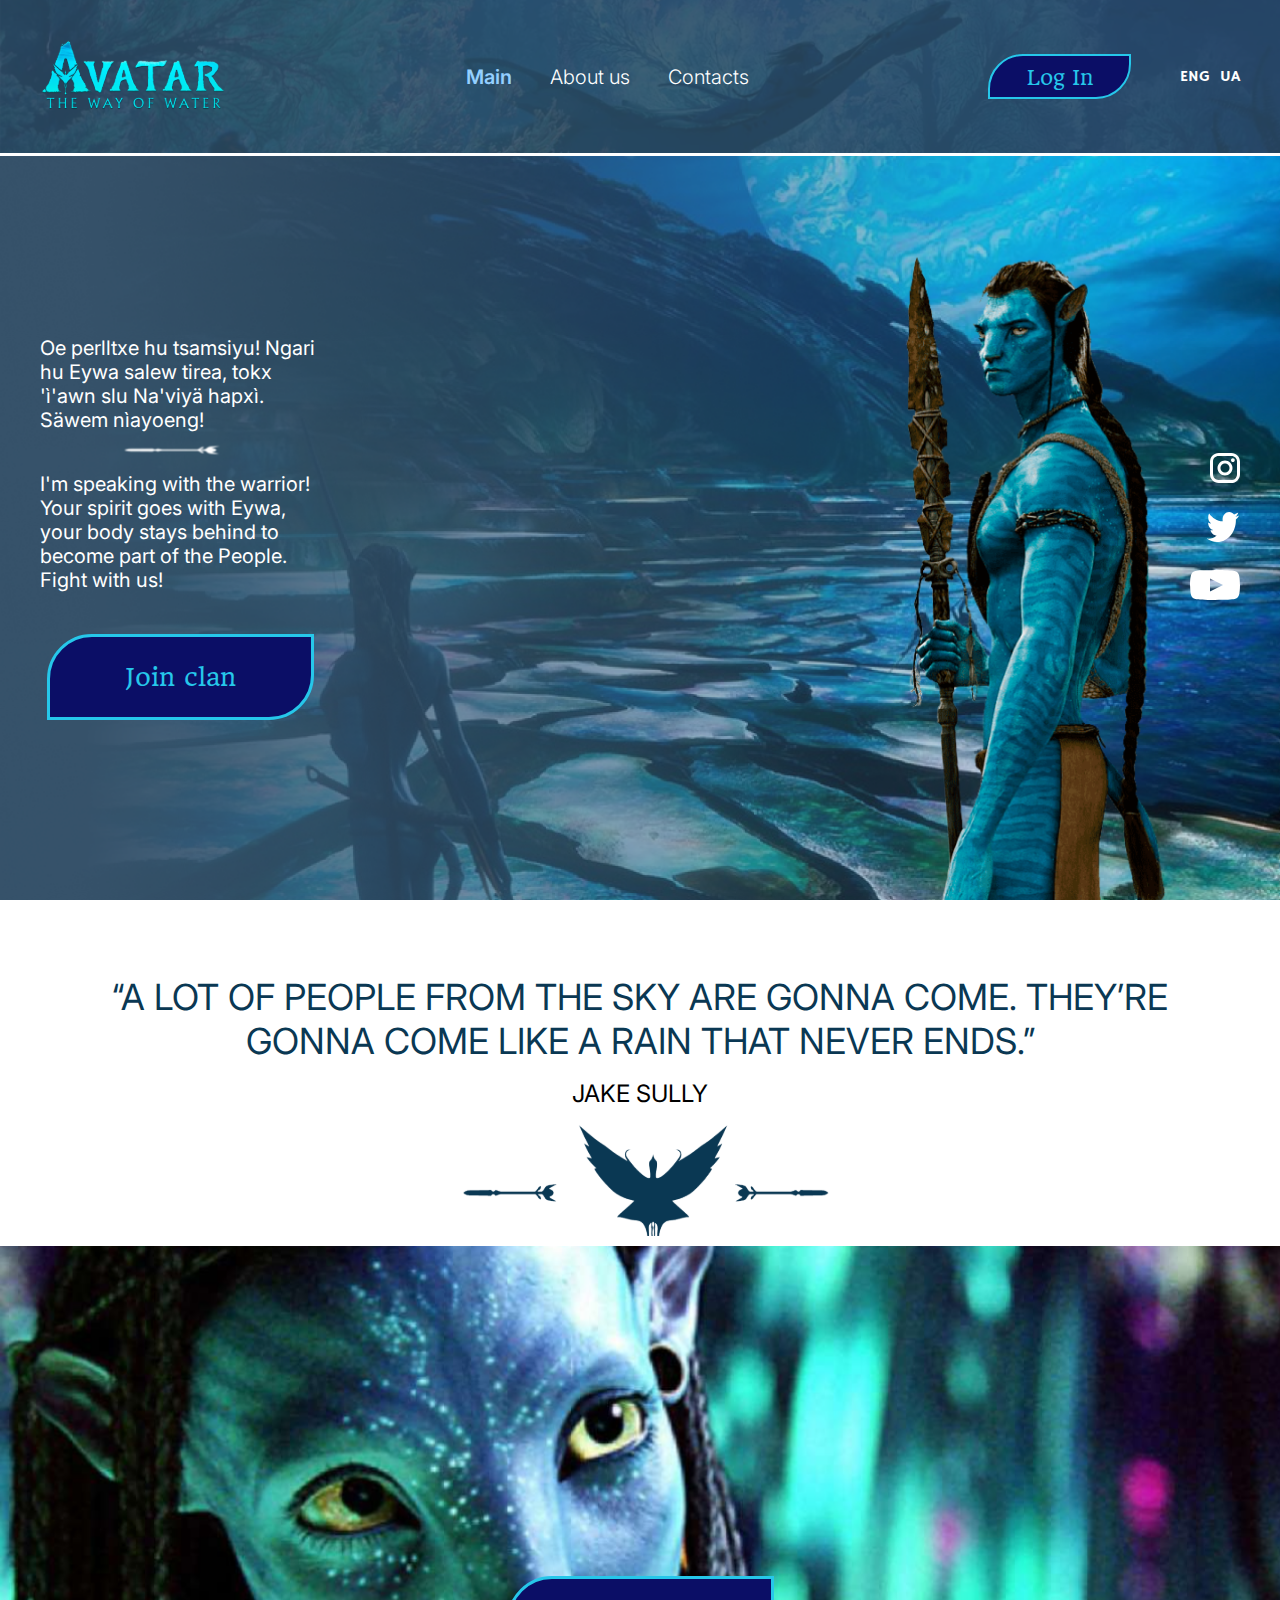
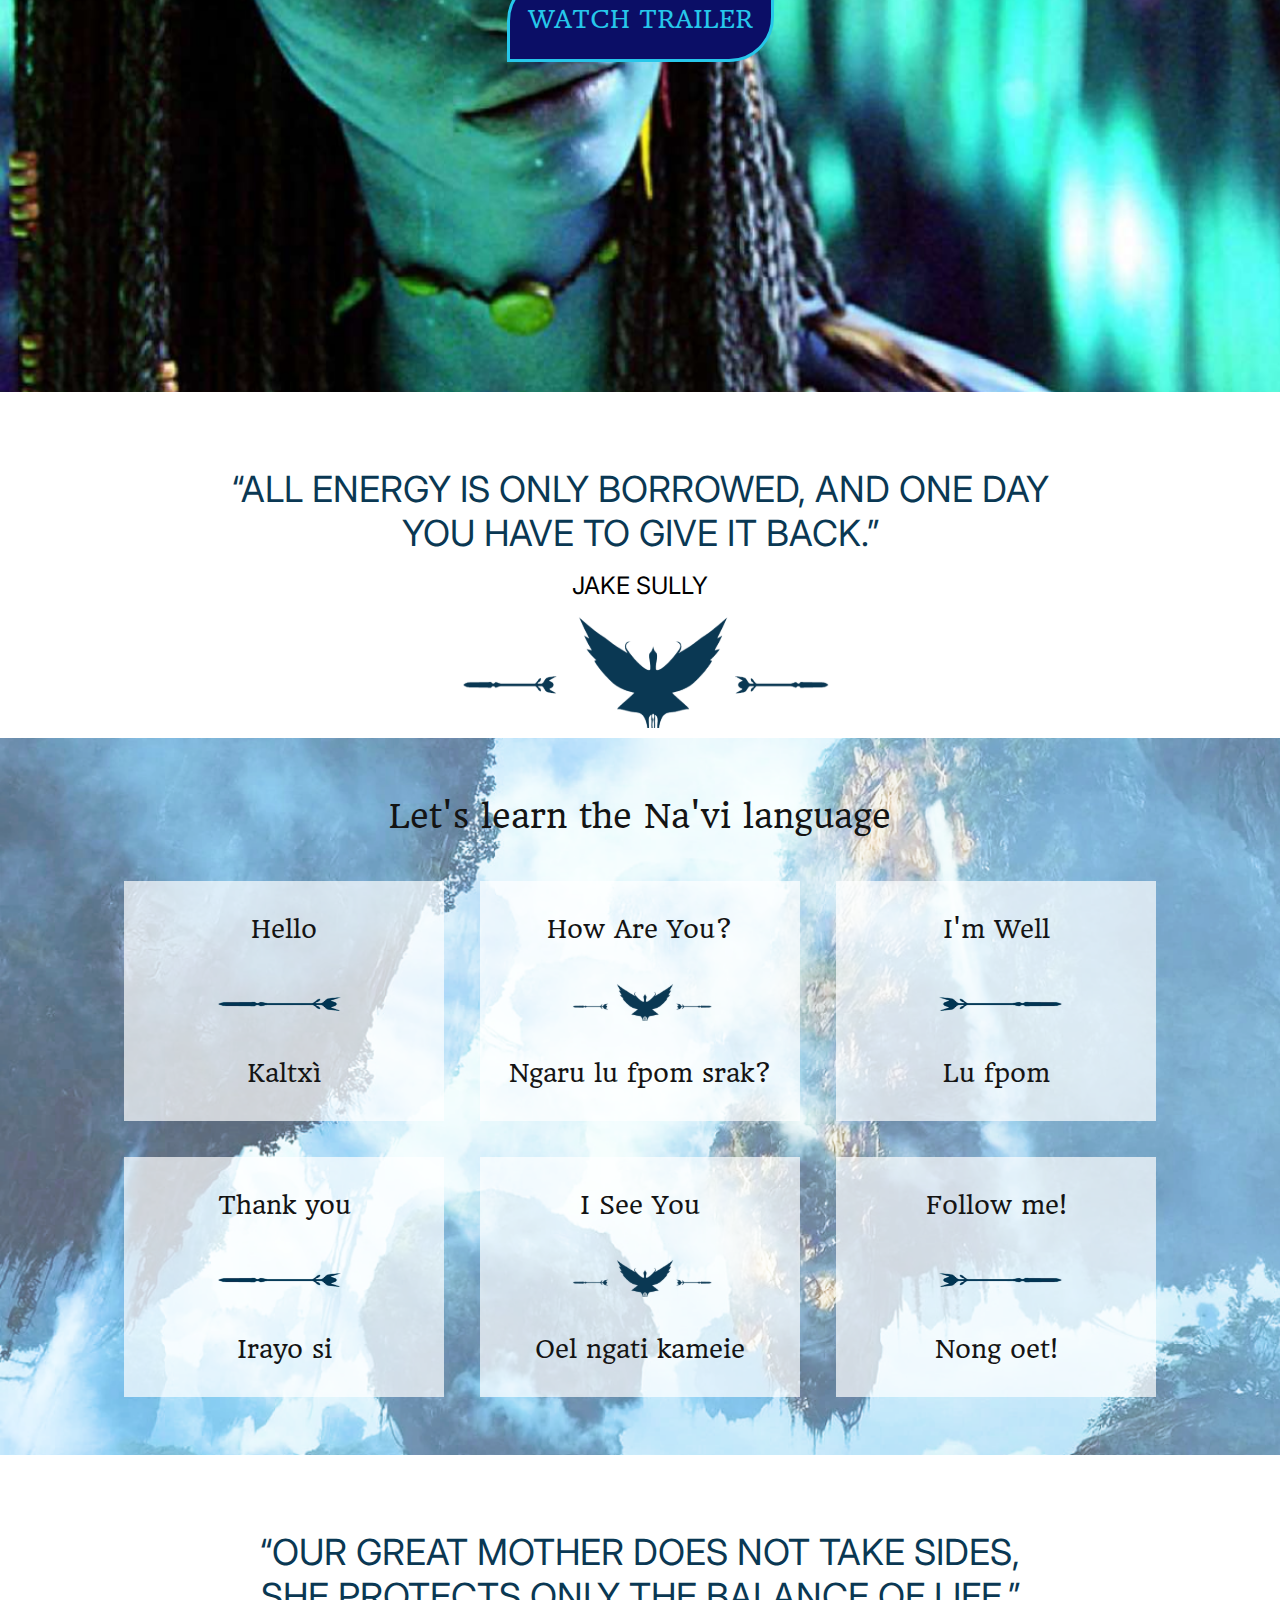
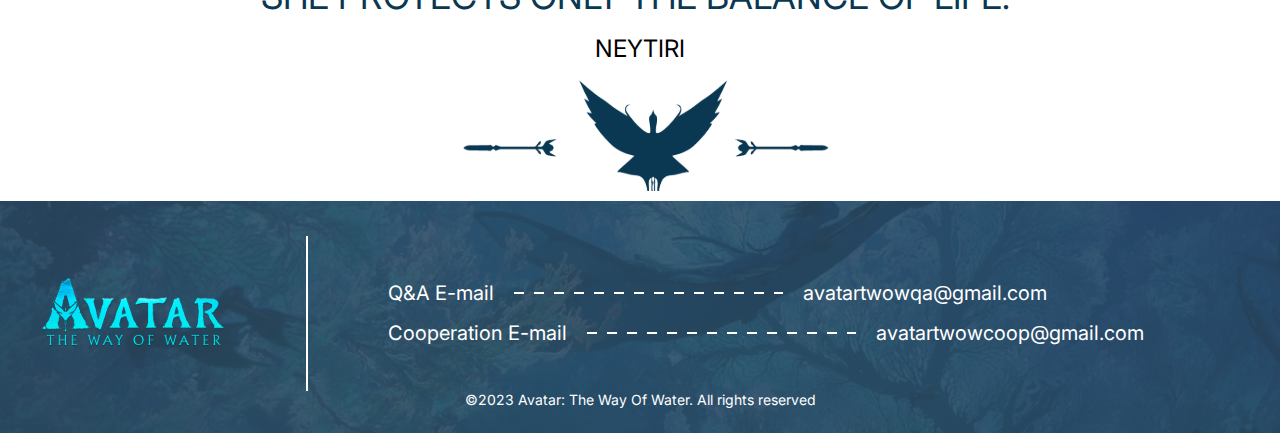
==== index.html @ 83942d6d "avatar project" ====
<!DOCTYPE html>
<html lang="en">
  <head>
    <meta charset="UTF-8" />
    <meta name="viewport" content="width=device-width, initial-scale=1.0" />

    <link rel="preconnect" href="https://fonts.googleapis.com" />
    <link rel="preconnect" href="https://fonts.gstatic.com" crossorigin />
    <link
      href="https://fonts.googleapis.com/css2?family=Hammersmith+One&family=Headland+One&family=Inter:wght@100..900&display=swap"
      rel="stylesheet"
    />

    <!-- <link rel="icon" href=""> -->

    <link rel="stylesheet" href="./reset.css" />
    <link rel="stylesheet" href="./avatar.css" />

    <title>Avatar</title>
  </head>
  <body>
    <header>
      <section class="nav-bg">
        <div class="nav-bg__bg"></div>
        <div class="container nav__content">
          <div class="logo">
            <a href="#">
              <img src="./images/logo.svg" alt="logo" />
            </a>
          </div>
          <nav class="nav">
            <ul class="navbar">
              <li>
                <a class="navbar__link navbar__link--active" href="#">Main</a>
              </li>
              <li>
                <a class="navbar__link" href="#">About us</a>
              </li>
              <li>
                <a class="navbar__link" href="#">Contacts</a>
              </li>
            </ul>
          </nav>

          <div class="nav__wrapper">
            <a class="log-in-link" href="#">Log In</a>
            <!-- language-toggle -->
            <div class="language-toggle">
              <a class="language-toggle__link" href="./index.html">ENG</a>
              <!-- <label class="switch">
                <input type="checkbox" />
                <span class="slider round"></span>
              </label> -->
              <a class="language-toggle__link" href="./uk-language/uk.html">UA</a>
            </div>
            <!-- language-toggle -->
          </div>
        </div>
      </section>
      <section class="header--bg">
        <div class="container header__content">
            <div class="header__descr">
              <h3 class="header__titles">
                Oe perlltxe hu tsamsiyu! Ngari hu Eywa salew tirea, tokx 'ì'awn
                slu Na'viyä hapxì. Säwem nìayoeng!
              </h3>
              <img src="./images/arrow.svg" alt="arrow" />
              <h3 class="header__titles">
                I'm speaking with the warrior! Your spirit goes with Eywa, your
                body stays behind to become part of the People. Fight with us!
              </h3>
              <button class="btn header__btn">
                <span class="btn__txt"> Join clan </span>
              </button>
            </div>
            <div class="soc-media">
              <a class="soc-media__link" href="#">
                <img src="./images/instagram.svg" alt="instagram" />
              </a>
              <a class="soc-media__link" href="#">
                <img src="./images/twitter.svg" alt="twitter" />
              </a>
              <a class="soc-media__link" href="#">
                <img src="./images/youtube.svg" alt="youtube" />
              </a>
            </div>
        </div>
      </section>
    </header>
    <main>
      <section class="quote-section">
        <div class="container quote-section__content">
            <h2 class="quote-section__title quote-section__first-title">
              “A LOT OF PEOPLE FROM THE SKY ARE GONNA COME. THEY’RE GONNA COME
              LIKE A RAIN THAT NEVER ENDS.”
            </h2>
            <h5 class="quote-section__autor">JAKE SULLY</h5>
            <img src="./images/logo-2.svg" alt="logo" />
        </div>
      </section>
      <section class="trailer-section">
        <div class="container">
          <div class="trailer-section__content">
            <button class="btn trailer-section__btn">
              <span class="btn__txt">WATCH TRAILER</span>
            </button>
          </div>
        </div>
      </section>
      <section class="quote-section">
        <div class="container">
          <div class="quote-section__content">
            <h2 class="quote-section__title quote-section__second-title">
              “ALL ENERGY IS ONLY BORROWED, AND ONE DAY YOU HAVE TO GIVE IT
              BACK.”
            </h2>
            <h5 class="quote-section__autor">JAKE SULLY</h5>
            <img src="./images/logo-2.svg" alt="logo" />
          </div>
        </div>
      </section>
      <section class="language-section">
        <div class="container">
          <div class="language-section__content">
            <h2 class="language-section__title">
              Let's learn the Na'vi language
            </h2>
            <div class="language-section__cards">
              <div class="language-section__card">
                <h3 class="language-section__phrase">Hello</h3>
                <img src="./images/arrow-left.svg" alt="arrow" />
                <h3 class="language-section__phrase">Kaltxì</h3>
              </div>
              <div class="language-section__card">
                <h3 class="language-section__phrase">How Are You?</h3>
                <img src="./images/animal.svg" alt="mountain banshee" />
                <h3 class="language-section__phrase">Ngaru lu fpom srak?</h3>
              </div>
              <div class="language-section__card">
                <h3 class="language-section__phrase">I'm Well</h3>
                <img src="./images/arrow-right.svg" alt="arrow" />
                <h3 class="language-section__phrase">Lu fpom</h3>
              </div>
              <div class="language-section__card">
                <h3 class="language-section__phrase">Thank you</h3>
                <img src="./images/arrow-left.svg" alt="arrow" />
                <h3 class="language-section__phrase">Irayo si</h3>
              </div>
              <div class="language-section__card">
                <h3 class="language-section__phrase">I See You</h3>
                <img src="./images/animal.svg" alt="mountain banshee" />
                <h3 class="language-section__phrase">Oel ngati kameie</h3>
              </div>
              <div class="language-section__card">
                <h3 class="language-section__phrase">Follow me!</h3>
                <img src="./images/arrow-right.svg" alt="arrow" />
                <h3 class="language-section__phrase">Nong oet!</h3>
              </div>
            </div>
          </div>
        </div>
      </section>
      <section class="quote-section">
        <div class="container">
          <div class="quote-section__content">
            <h2 class="quote-section__title quote-section__third-title">
              “OUR GREAT MOTHER DOES NOT TAKE SIDES, SHE PROTECTS ONLY THE
              BALANCE OF LIFE.”
            </h2>
            <h5 class="quote-section__autor">NEYTIRI</h5>
            <img src="./images/logo-2.svg" alt="logo" />
          </div>
        </div>
      </section>
    </main>
    <footer class="footer">
      <div class="footer-bg"></div>
      <div class="container">
        <div class="footer__content">
          <div class="logo footer__logo">
            <a href="#">
              <img src="./images/logo.svg" alt="logo" />
            </a>
          </div>
          <address class="address">
            <div class="address__content">
              <h4 class="address__txt">Q&A E-mail</h4>
              <svg
                xmlns="http://www.w3.org/2000/svg"
                width="269"
                height="2"
                viewBox="0 0 269 2"
                fill="none">
                <path
                  d="M0 1L269 0.999976"
                  stroke="white"
                  stroke-width="2"
                  stroke-dasharray="10 10"/>
              </svg>
              <a class="address__link" href="avatartwowqa@gmail.com"
                >avatartwowqa@gmail.com</a>
            </div>
            <div class="address__content">
              <h4 class="address__txt">Cooperation E-mail</h4>
              <svg
                xmlns="http://www.w3.org/2000/svg"
                width="269"
                height="2"
                viewBox="0 0 269 2"
                fill="none"><path
                  d="M0 1L269 0.999976"
                  stroke="white"
                  stroke-width="2"
                  stroke-dasharray="10 10"/>
              </svg>
              <a class="address__link" href="avatartwowcoop@gmail.com">avatartwowcoop@gmail.com</a>
            </div>
          </address>
        </div>
        <h4 class="footer__authors-rights">
          ©2023 Avatar: The Way Of Water. All rights reserved
        </h4>
      </div>
    </footer>
  </body>
</html>
---- avatar.css ----
/* technical */
.container {
  width: 1200px;
  margin: 0 auto;
}
:root {
  --main-font: "Inter", sans-serif;
  --accent-font: "Headland One", serif;
}
a {
  text-decoration: none;
}
html {
  scroll-behavior: smooth;
  /* scroll-behavior: smooth; */
}
/* technical */

/* header */
/* nav */

.nav-bg {
  border-bottom: 3px solid rgb(255, 255, 255);

  position: relative;
}
.nav-bg__bg {
  background: rgba(43, 74, 97, 0.87);

  position: absolute;
  z-index: -1;
  width: 100%;
  height: 100%;
  top: 0;
  left: 0;
}
.nav-bg::before {
  content: "";

  background: url(../images/nav-bg.png);
  background-size: cover;
  background-repeat: no-repeat;

  position: absolute;
  z-index: -2;
  width: 100%;
  height: 100%;
  top: 0;
  left: 0;
}
.nav__content {
  display: flex;
  align-items: center;
  justify-content: space-between;

  padding: 39px 0;
}
/* .logo {
} */
.navbar {
  display: flex;
  gap: 38px;
}
.navbar__link {
  color: rgb(255, 255, 255);
  font-family: var(--main-font);
  font-size: 20px;
  font-weight: 300;
  line-height: 24px;
  letter-spacing: 0%;
  text-align: center;
}
.navbar__link--active {
  color: rgb(148, 207, 255);
  font-family: var(--main-font);
  font-size: 20px;
  font-weight: 600;
  line-height: 24px;
  letter-spacing: 0%;
  text-align: center;
}
.log-in-link {
  color: rgb(38, 198, 234);
  font-family: var(--accent-font);
  font-size: 20px;
  font-weight: 400;
  line-height: 25px;
  letter-spacing: 0%;
  text-align: justify;

  padding: 9px 36px 7.69px 37px;

  box-sizing: border-box;
  border: 2px solid rgb(38, 199, 234);
  border-radius: 35px 0px 35px 0px;

  background: rgb(11, 14, 102);
}
.nav__wrapper {
  display: flex;
  align-items: center;

  gap: 49px;
}
/* nav */
/* language-toggle */

.language-toggle__link {
  color: rgb(255, 255, 255);
  font-family: Hammersmith One;
  font-size: 16px;
  font-weight: 400;
  line-height: 20px;
  letter-spacing: 0%;
  text-align: center;
}

.language-toggle {
  display: flex;
  gap: 10px;
}

/* .switch {
  position: relative;
  display: inline-block;
  width: 36px;
  height: 20px;
}

.switch input {
  opacity: 0;
  width: 0;
  height: 0;
}

.slider {
  position: absolute;
  cursor: pointer;
  top: 0;
  left: 0;
  right: 0;
  bottom: 0;
  background-color: transparent;
  -webkit-transition: 0.4s;
  transition: 0.4s;
}

.slider:before {
  position: absolute;
  content: "";
  width: 12px;
  height: 12px;
  left: 4px;
  bottom: 3px;
  background-color: white;
  -webkit-transition: 0.4s;
  transition: 0.4s;
}

input:checked + .slider:before {
  -webkit-transform: translateX(12px);
  -ms-transform: translateX(12px);
  transform: translateX(12px);
} */

/* Rounded sliders */
/* .slider.round {
  border-radius: 34px;
  border: 1px solid rgb(255, 255, 255);
}

.slider.round:before {
  border-radius: 50%;
} */
/* language-toggle */

.header--bg {
  background-image: url(../images/header-bg.png);
  background-size: cover;
  background-repeat: no-repeat;

  padding: 180px 0;
}

.header__content {
  display: flex;
  justify-content: space-between;
}
.header__descr {
  display: flex;
  flex-direction: column;
  align-items: center;
}
.header__titles {
  color: rgb(255, 255, 255);
  font-family: var(--main-font);
  font-size: 20px;
  font-weight: 400;
  line-height: 24px;
  letter-spacing: 0%;
  text-align: left;

  width: 280px;
}
.btn {
  box-sizing: border-box;
  border: 3px solid rgb(38, 199, 234);
  border-radius: 45px 0px 45px 0px;

  background: rgb(11, 14, 102);

  cursor: pointer;
}
.header__btn {
  padding: 25px 75px;
  margin-top: 42px;
}
.btn__txt {
  color: rgb(38, 199, 234);
  font-family: var(--accent-font);
  font-size: 24px;
  font-weight: 400;
  line-height: 30px;
  letter-spacing: 0%;
  text-align: center;
}
.soc-media {
  display: flex;
  flex-direction: column;
  justify-content: center;
  align-items: end;

  gap: 25.5px;
}

/* header */
/* main */
/* quote-section */
.quote-section__content {
  display: flex;
  flex-direction: column;
  align-items: center;

  padding: 75px 0 10px 0;
}
.quote-section__title {
  color: rgb(10, 56, 83);
  font-family: var(--main-font);
  font-size: 36px;
  font-weight: 400;
  line-height: 44px;
  letter-spacing: 0%;
  text-align: center;
}
.quote-section__first-title {
  width: 1100px;
}
.quote-section__second-title {
  width: 857px;
}
.quote-section__third-title {
  width: 802px;
}
.quote-section__autor {
  color: rgb(0, 0, 0);
  font-family: var(--main-font);
  font-size: 24px;
  font-weight: 400;
  line-height: 29px;
  letter-spacing: 0%;
  text-align: center;

  margin: 16px 0 8px 0;
}
/* quote-section */
/* trailer-section */
.trailer-section {
  background-image: url(../images/main-bg.png);
  background-size: cover;
  background-repeat: no-repeat;

  padding: 330px 0;
}
.trailer-section__content {
  display: flex;
  justify-content: center;
  align-items: center;
}
.trailer-section__btn {
  padding: 25px 18px;
}
/* trailer-section */
/* lanuage-section */
.language-section {
  background: url(../images/main-bg2.png);
  background-size: cover;
  background-repeat: no-repeat;

  padding: 58px 0;
}
.language-section__content {
  display: flex;
  flex-direction: column;
  align-items: center;

  gap: 45px;
}
.language-section__title {
  color: #141414;
  text-align: justify;
  font-family: var(--accent-font);
  font-size: 32px;
  font-style: normal;
  font-weight: 400;
  line-height: normal;
}
.language-section__cards {
  display: flex;
  flex-wrap: wrap;
  justify-content: center;

  gap: 36px;
}
.language-section__card {
  background: rgba(255, 255, 255, 0.7);

  display: flex;
  flex-direction: column;
  align-items: center;
  text-align: center;

  gap: 40px;
  padding: 36px 0;
  width: 320px;
}
.language-section__phrase {
  color: #141414;
  text-align: center;
  font-family: var(--accent-font);
  font-size: 24px;
  font-style: normal;
  font-weight: 400;
  line-height: 24px; /* 100% */
}
/* language-section */
/* main */
/* footer */
.footer {
  background: rgba(43, 74, 97, 0.87);

  padding: 35px 0 25px 0;

  position: relative;
}
.footer-bg {
  background: rgba(43, 74, 97, 0.87);

  position: absolute;
  z-index: -1;
  width: 100%;
  height: 100%;
  top: 0;
  left: 0;
}
.footer-bg::before {
  content: "";

  background: url(../images/footer-bg.png);
  background-size: cover;
  background-repeat: no-repeat;

  position: absolute;
  z-index: -2;
  width: 100%;
  height: 100%;
  top: 0;
  left: 0;
}
.footer__content {
  display: flex;
}
.footer__logo {
  padding: 40px 80px 40px 0;
  border-right: 1px solid #ffffff;
}
.address {
  padding: 45px 0 45px 80px;
  border-left: 1px solid #ffffff;

  display: flex;
  flex-direction: column;

  gap: 16px;
}
.address__content {
  display: flex;
  text-align: center;
  align-items: center;

  gap: 20px;
}
.address__txt {
  color: #fff;
  text-align: justify;
  font-family: var(--main-font);
  font-size: 20px;
  font-style: normal;
  font-weight: 400;
  line-height: normal;
}
.address__link {
  color: #fff;
  text-align: justify;
  font-family: var(--main-font);
  font-size: 20px;
  font-style: normal;
  font-weight: 400;
  line-height: normal;
}
.footer__authors-rights {
  color: #FFF;
text-align: center;
font-family: var(--main-font);
font-size: 14px;
font-style: normal;
font-weight: 400;
line-height: normal;
}
/* footer */
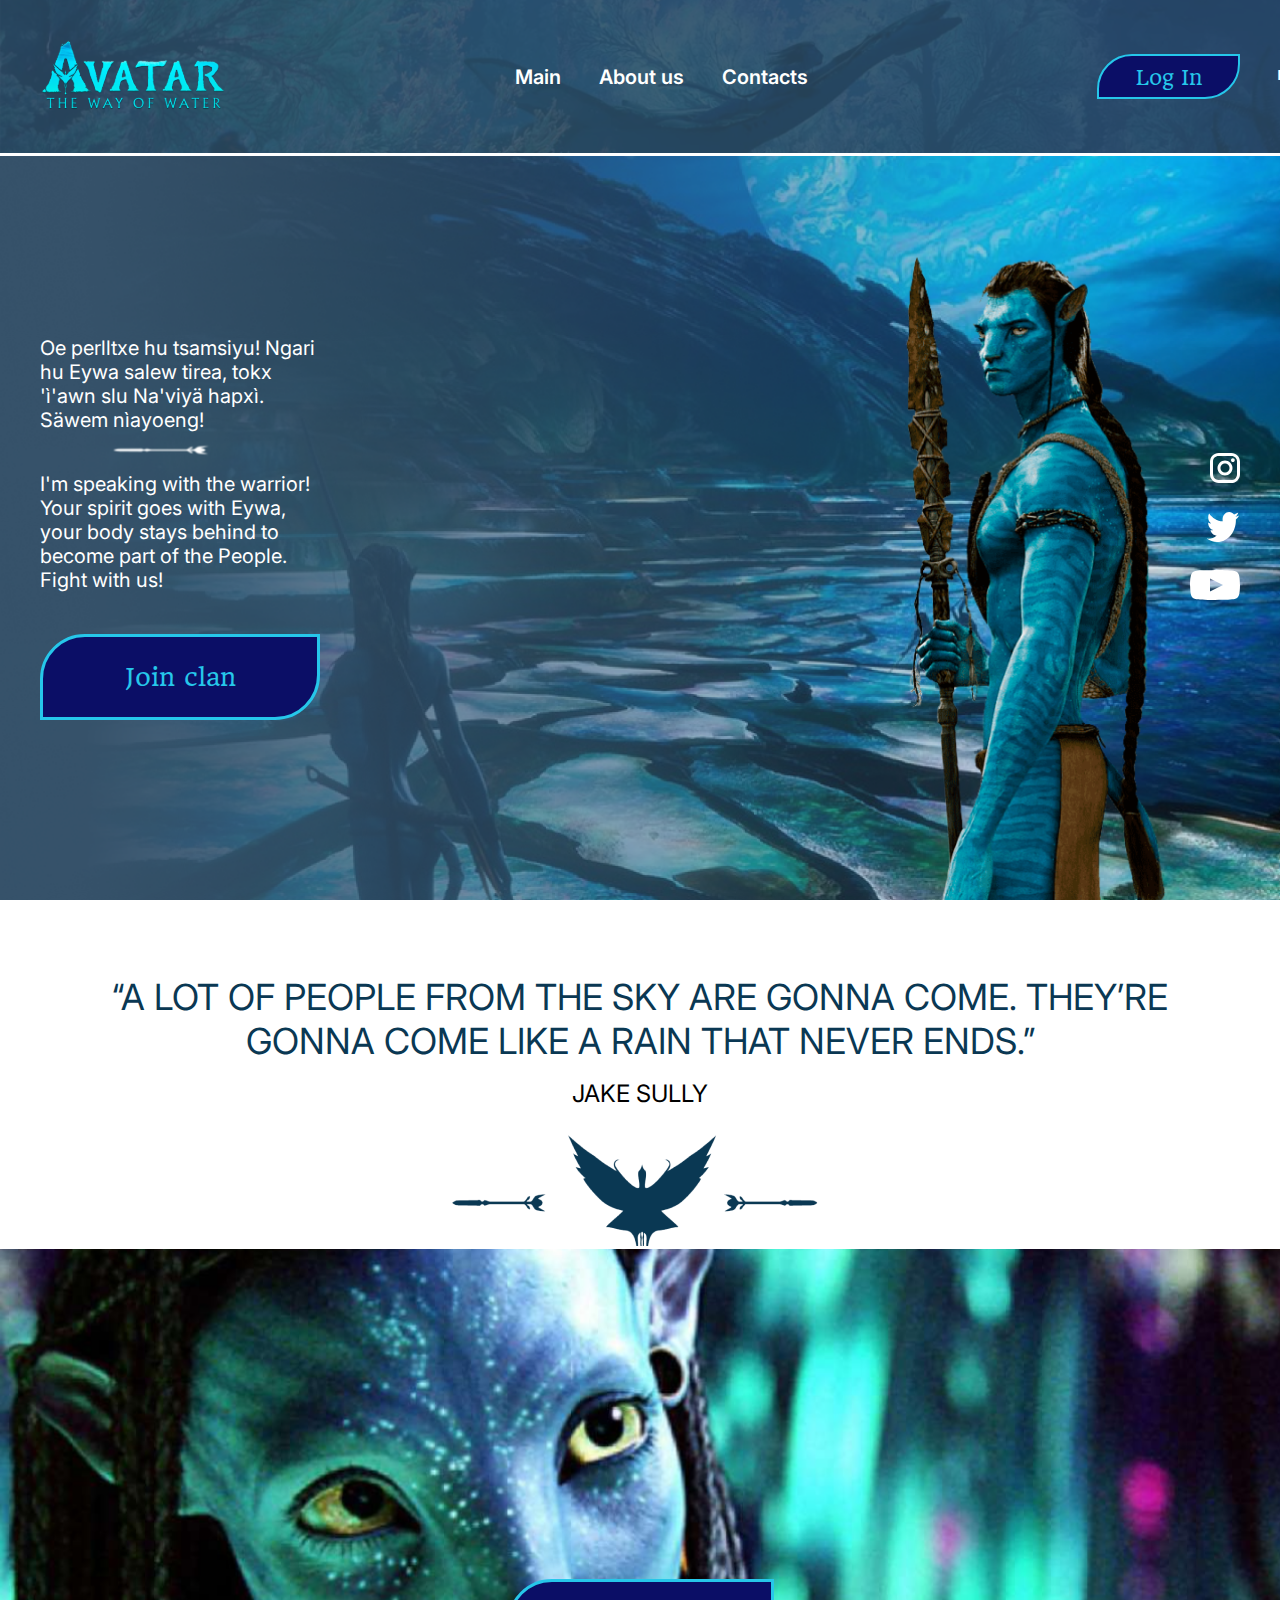
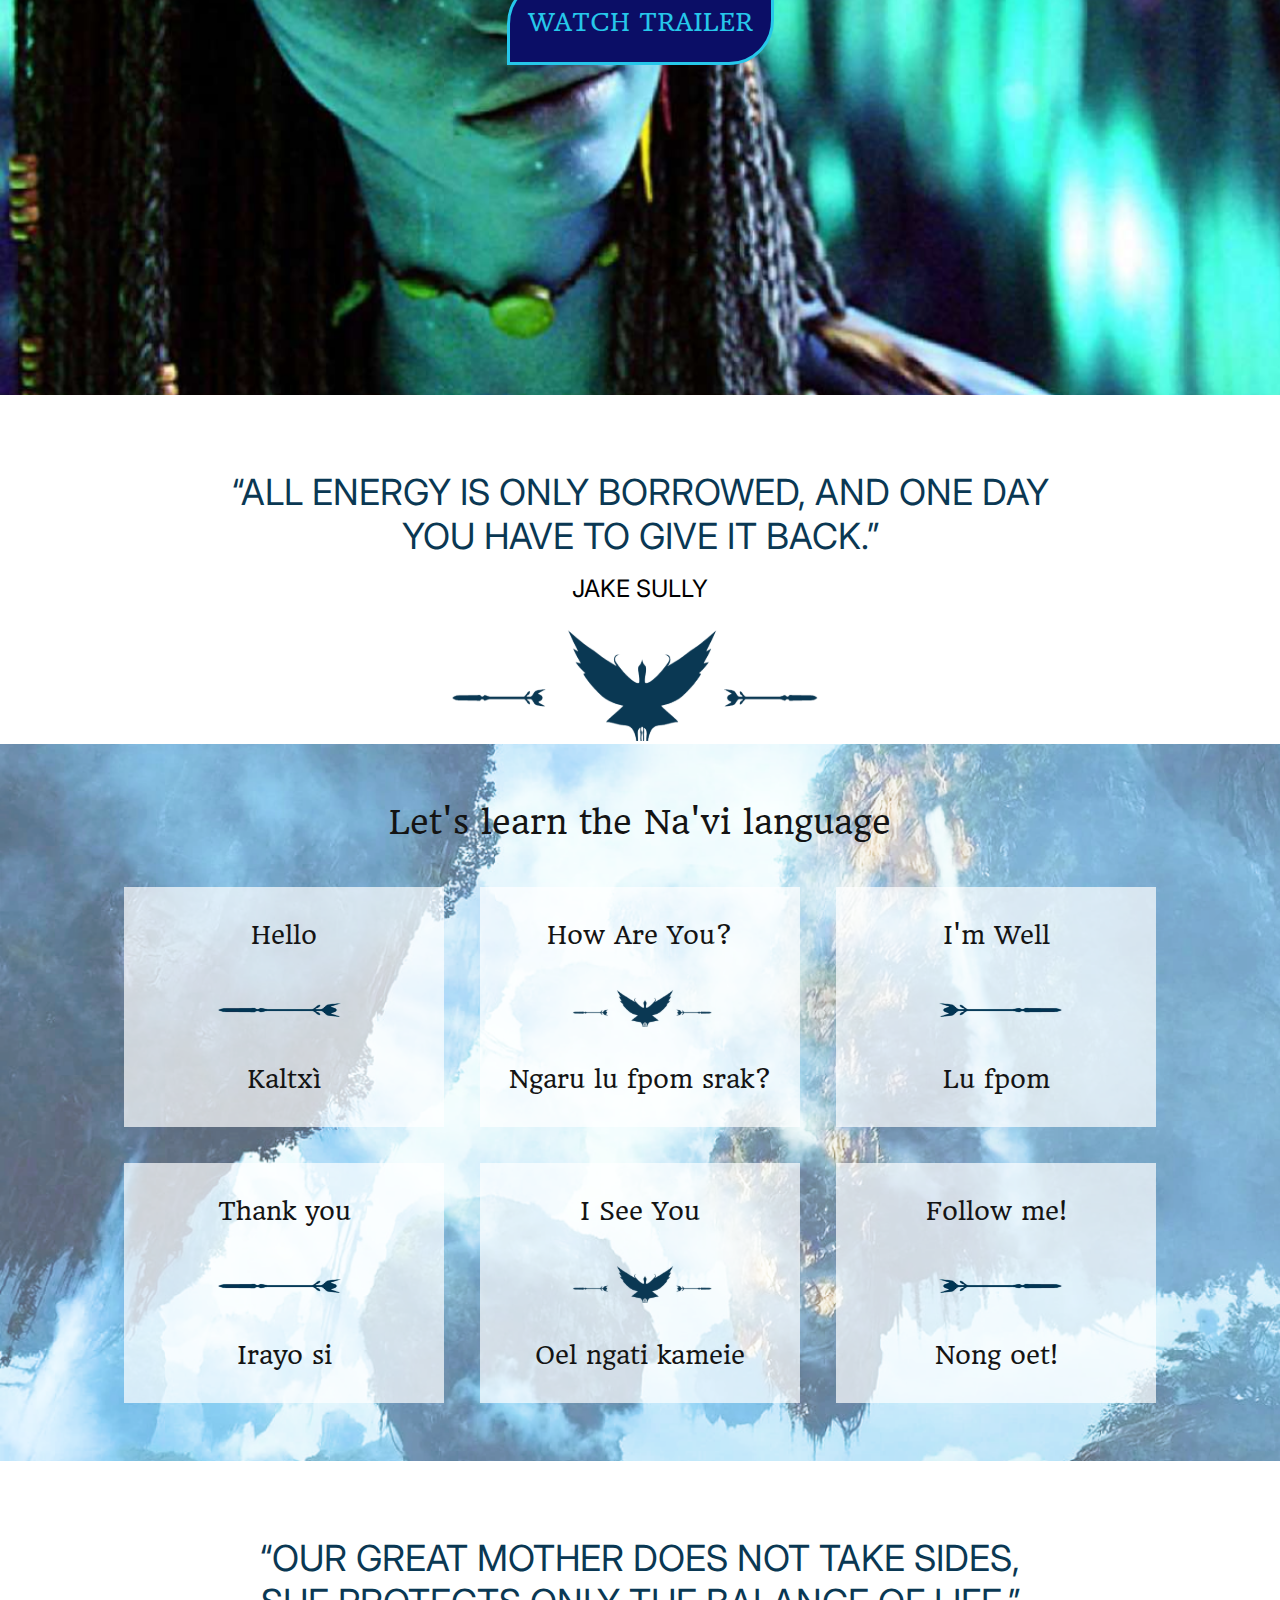
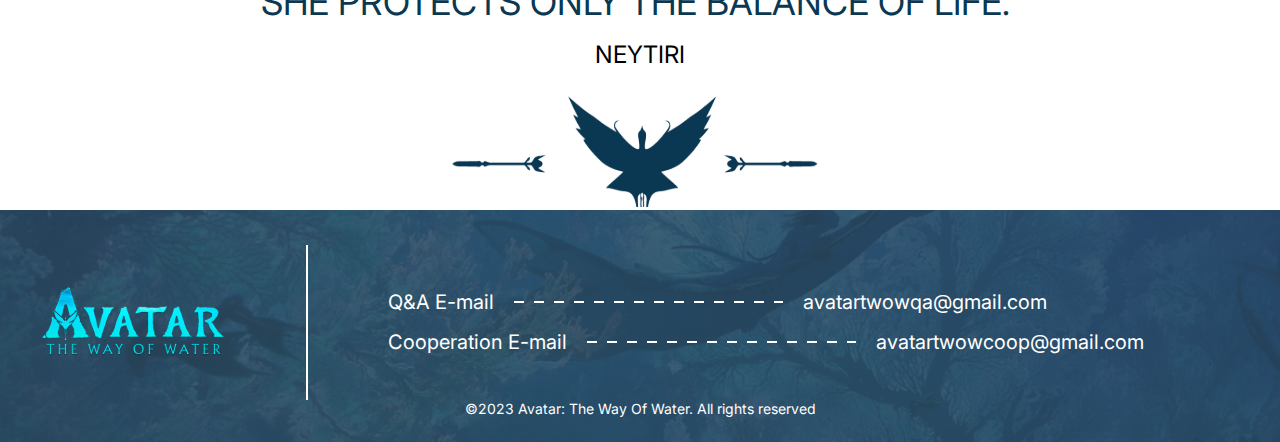
==== commit 1cf54985: "eeee" ====
--- a/index.html
+++ b/index.html
@@ -11,8 +11,7 @@
       rel="stylesheet"
     />
 
-    <!-- <link rel="icon" href=""> -->
-
+    <link rel="icon" href="/images/favicon.ico">
     <link rel="stylesheet" href="./reset.css" />
     <link rel="stylesheet" href="./avatar.css" />
 
@@ -20,24 +19,26 @@
   </head>
   <body>
     <header>
-      <section class="nav-bg">
+      <div class="nav-bg">
         <div class="nav-bg__bg"></div>
         <div class="container nav__content">
           <div class="logo">
             <a href="#">
-              <img src="./images/logo.svg" alt="logo" />
+              <img src="/images/logo.svg" alt="logo" />
             </a>
           </div>
           <nav class="nav">
             <ul class="navbar">
               <li>
-                <a class="navbar__link navbar__link--active" href="#">Main</a>
+                <a class="navbar__link navbar__link--active" href="#abc"
+                  >Main</a
+                >
               </li>
               <li>
                 <a class="navbar__link" href="#">About us</a>
               </li>
               <li>
-                <a class="navbar__link" href="#">Contacts</a>
+                <a class="navbar__link" href="#SDF">Contacts</a>
               </li>
             </ul>
           </nav>
@@ -45,60 +46,76 @@
           <div class="nav__wrapper">
             <a class="log-in-link" href="#">Log In</a>
             <!-- language-toggle -->
-            <div class="language-toggle">
-              <a class="language-toggle__link" href="./index.html">ENG</a>
-              <!-- <label class="switch">
-                <input type="checkbox" />
-                <span class="slider round"></span>
-              </label> -->
-              <a class="language-toggle__link" href="./uk-language/uk.html">UA</a>
-            </div>
-            <!-- language-toggle -->
-          </div>
-        </div>
-      </section>
+            <!-- <div class="language-toggle">
+              <a class="language-toggle__link" href="/eng/index.html">ENG</a>
+              <div class="switch__container_container">
+              <div class="switch__container">
+                <input id="switch-flat" class="switch switch--flat" type="checkbox">
+                <label for="switch-flat"></label>
+              </div>
+            </div> -->
+            <div class="ios-button-div">
+              <p style="color: #fff">ENG</p>
+              <input type="checkbox" hidden="hidden" id="username"  />
+              <label class="switch" for="username"></label>
+              <p style="color: #fff">UA</p>
+            </div>
+            <!-- <a class="language-toggle__link" href="/uk-language/uk.html"
+                >UA</a
+              > -->
+          </div>
+          <!-- language-toggle -->
+        </div>
+      </div>
       <section class="header--bg">
         <div class="container header__content">
-            <div class="header__descr">
-              <h3 class="header__titles">
-                Oe perlltxe hu tsamsiyu! Ngari hu Eywa salew tirea, tokx 'ì'awn
-                slu Na'viyä hapxì. Säwem nìayoeng!
-              </h3>
-              <img src="./images/arrow.svg" alt="arrow" />
-              <h3 class="header__titles">
-                I'm speaking with the warrior! Your spirit goes with Eywa, your
-                body stays behind to become part of the People. Fight with us!
-              </h3>
-              <button class="btn header__btn">
-                <span class="btn__txt"> Join clan </span>
-              </button>
-            </div>
-            <div class="soc-media">
-              <a class="soc-media__link" href="#">
-                <img src="./images/instagram.svg" alt="instagram" />
-              </a>
-              <a class="soc-media__link" href="#">
-                <img src="./images/twitter.svg" alt="twitter" />
-              </a>
-              <a class="soc-media__link" href="#">
-                <img src="./images/youtube.svg" alt="youtube" />
-              </a>
-            </div>
+          <div class="header__descr">
+            <h3 class="header__titles">
+              Oe perlltxe hu tsamsiyu! Ngari hu Eywa salew tirea, tokx 'ì'awn
+              slu Na'viyä hapxì. Säwem nìayoeng!
+            </h3>
+            <img src="/images/arrow.svg" alt="arrow" class="img-header" />
+            <h3 class="header__titles">
+              I'm speaking with the warrior! Your spirit goes with Eywa, your
+              body stays behind to become part of the People. Fight with us!
+            </h3>
+            <button class="btn header__btn">
+              <span class="btn__txt"> Join clan </span>
+            </button>
+          </div>
+          <div class="soc-media">
+            <a class="soc-media__link" href="#">
+              <img src="/images/instagram.svg" alt="instagram" />
+            </a>
+            <a class="soc-media__link" href="#">
+              <img src="/images/twitter.svg" alt="twitter" />
+            </a>
+            <a class="soc-media__link" href="#">
+              <img src="/images/youtube.svg" alt="youtube" />
+            </a>
+          </div>
         </div>
       </section>
     </header>
     <main>
       <section class="quote-section">
         <div class="container quote-section__content">
-            <h2 class="quote-section__title quote-section__first-title">
-              “A LOT OF PEOPLE FROM THE SKY ARE GONNA COME. THEY’RE GONNA COME
-              LIKE A RAIN THAT NEVER ENDS.”
-            </h2>
-            <h5 class="quote-section__autor">JAKE SULLY</h5>
-            <img src="./images/logo-2.svg" alt="logo" />
-        </div>
-      </section>
-      <section class="trailer-section">
+          <h2 class="quote-section__title quote-section__first-title">
+            “A LOT OF PEOPLE FROM THE SKY ARE GONNA COME. THEY’RE GONNA COME
+            LIKE A RAIN THAT NEVER ENDS.”
+          </h2>
+          <h5 class="quote-section__autor">JAKE SULLY</h5>
+        </div>
+        <div class="container quote-section__img">
+          <img
+            src="/images/Rectangle8.png"
+            alt="logo"
+            class="img-quote-div quote-section-img-quote-div"
+          />
+        </div>
+      </section>
+      <section class="trailer-section" id="abc">
+        <h2 class="visually-hidden">sektion 323</h2>
         <div class="container">
           <div class="trailer-section__content">
             <button class="btn trailer-section__btn">
@@ -115,7 +132,9 @@
               BACK.”
             </h2>
             <h5 class="quote-section__autor">JAKE SULLY</h5>
-            <img src="./images/logo-2.svg" alt="logo" />
+          </div>
+          <div class="quote-section__img">
+            <img src="/images/logo-2.svg" alt="logo" class="img-quote-div" />
           </div>
         </div>
       </section>
@@ -128,32 +147,32 @@
             <div class="language-section__cards">
               <div class="language-section__card">
                 <h3 class="language-section__phrase">Hello</h3>
-                <img src="./images/arrow-left.svg" alt="arrow" />
+                <img src="/images/arrow-left.svg" alt="arrow" />
                 <h3 class="language-section__phrase">Kaltxì</h3>
               </div>
               <div class="language-section__card">
                 <h3 class="language-section__phrase">How Are You?</h3>
-                <img src="./images/animal.svg" alt="mountain banshee" />
+                <img src="/images/animal.svg" alt="mountain banshee" />
                 <h3 class="language-section__phrase">Ngaru lu fpom srak?</h3>
               </div>
               <div class="language-section__card">
                 <h3 class="language-section__phrase">I'm Well</h3>
-                <img src="./images/arrow-right.svg" alt="arrow" />
+                <img src="/images/arrow-right.svg" alt="arrow" />
                 <h3 class="language-section__phrase">Lu fpom</h3>
               </div>
               <div class="language-section__card">
                 <h3 class="language-section__phrase">Thank you</h3>
-                <img src="./images/arrow-left.svg" alt="arrow" />
+                <img src="/images/arrow-left.svg" alt="arrow" />
                 <h3 class="language-section__phrase">Irayo si</h3>
               </div>
               <div class="language-section__card">
                 <h3 class="language-section__phrase">I See You</h3>
-                <img src="./images/animal.svg" alt="mountain banshee" />
+                <img src="/images/animal.svg" alt="mountain banshee" />
                 <h3 class="language-section__phrase">Oel ngati kameie</h3>
               </div>
               <div class="language-section__card">
                 <h3 class="language-section__phrase">Follow me!</h3>
-                <img src="./images/arrow-right.svg" alt="arrow" />
+                <img src="/images/arrow-right.svg" alt="arrow" />
                 <h3 class="language-section__phrase">Nong oet!</h3>
               </div>
             </div>
@@ -168,21 +187,23 @@
               BALANCE OF LIFE.”
             </h2>
             <h5 class="quote-section__autor">NEYTIRI</h5>
-            <img src="./images/logo-2.svg" alt="logo" />
+          </div>
+          <div class="quote-section__img">
+            <img src="/images/logo-2.svg" alt="logo" class="img-quote-div" />
           </div>
         </div>
       </section>
     </main>
-    <footer class="footer">
+    <footer class="footer" id="SDF">
       <div class="footer-bg"></div>
       <div class="container">
         <div class="footer__content">
           <div class="logo footer__logo">
             <a href="#">
-              <img src="./images/logo.svg" alt="logo" />
-            </a>
-          </div>
-          <address class="address">
+              <img src="/images/logo.svg" alt="logo" />
+            </a>
+          </div>
+          <div class="address">
             <div class="address__content">
               <h4 class="address__txt">Q&A E-mail</h4>
               <svg
@@ -190,15 +211,18 @@
                 width="269"
                 height="2"
                 viewBox="0 0 269 2"
-                fill="none">
+                fill="none"
+              >
                 <path
                   d="M0 1L269 0.999976"
                   stroke="white"
                   stroke-width="2"
-                  stroke-dasharray="10 10"/>
+                  stroke-dasharray="10 10"
+                />
               </svg>
               <a class="address__link" href="avatartwowqa@gmail.com"
-                >avatartwowqa@gmail.com</a>
+                >avatartwowqa@gmail.com</a
+              >
             </div>
             <div class="address__content">
               <h4 class="address__txt">Cooperation E-mail</h4>
@@ -207,20 +231,26 @@
                 width="269"
                 height="2"
                 viewBox="0 0 269 2"
-                fill="none"><path
+                fill="none"
+              >
+                <path
                   d="M0 1L269 0.999976"
                   stroke="white"
                   stroke-width="2"
-                  stroke-dasharray="10 10"/>
+                  stroke-dasharray="10 10"
+                />
               </svg>
-              <a class="address__link" href="avatartwowcoop@gmail.com">avatartwowcoop@gmail.com</a>
-            </div>
-          </address>
+              <a class="address__link" href="avatartwowcoop@gmail.com"
+                >avatartwowcoop@gmail.com</a
+              >
+            </div>
+          </div>
         </div>
         <h4 class="footer__authors-rights">
           ©2023 Avatar: The Way Of Water. All rights reserved
         </h4>
       </div>
     </footer>
+    <script src="../js/touk.js"></script>
   </body>
-</html>+</html>
--- a/avatar.css
+++ b/avatar.css
@@ -7,9 +7,7 @@
   --main-font: "Inter", sans-serif;
   --accent-font: "Headland One", serif;
 }
-a {
-  text-decoration: none;
-}
+
 html {
   scroll-behavior: smooth;
   /* scroll-behavior: smooth; */
@@ -65,13 +63,13 @@
   color: rgb(255, 255, 255);
   font-family: var(--main-font);
   font-size: 20px;
-  font-weight: 300;
+  font-weight: 600;
   line-height: 24px;
   letter-spacing: 0%;
   text-align: center;
 }
+
 .navbar__link--active {
-  color: rgb(148, 207, 255);
   font-family: var(--main-font);
   font-size: 20px;
   font-weight: 600;
@@ -172,7 +170,102 @@
 .slider.round:before {
   border-radius: 50%;
 } */
+
 /* language-toggle */
+
+/* .switch--flat + label {
+  padding: 2px;
+  width: 120px;
+  height: 60px;
+  background-color: #dddddd;
+  border-radius: 60px;
+  transition: background 0.4s;
+}
+.switch--flat + label:before,
+.switch--flat + label:after {
+  display: block;
+  position: absolute;
+  content: "";
+}
+.switch--flat + label:before {
+  width: 36px;
+  height: 20px;
+  top: 2px;
+  left: 2px;
+  bottom: 2px;
+  right: 2px;
+  background-color: #fff;
+  border-radius: 60px;
+  transition: background 0.4s;
+}
+.switch--flat + label:after {
+  height: 16px;
+  top: 4px;
+  left: 4px;
+  bottom: 4px;
+  width: 16px;
+  background-color: #dddddd;
+  border-radius: 52px;
+  transition: margin 0.4s, background 0.4s;
+}
+.switch--flat:checked + label {
+  background-color: #8ce196;
+}
+.switch--flat:checked + label:after {
+  margin-left: 60px;
+  background-color: #8ce196;
+} */
+
+.switch {
+  display: inline-block;
+  position: relative;
+  width: 38px;
+  height: 20px;
+  border-radius: 20px;
+  border: 1px solid #fff;
+  transition: background 0.28s cubic-bezier(0.4, 0, 0.2, 1);
+  vertical-align: middle;
+  cursor: pointer;
+  margin-left: 10px;
+  margin-right: 10px;
+}
+.switch::before {
+  content: "";
+  position: absolute;
+  top: 1.6px;
+  left: 2px;
+  width: 15px;
+  height: 15px;
+  background: #fafafa;
+  border-radius: 50%;
+  transition: left 0.28s cubic-bezier(0.4, 0, 0.2, 1),
+    background 0.28s cubic-bezier(0.4, 0, 0.2, 1),
+    box-shadow 0.28s cubic-bezier(0.4, 0, 0.2, 1);
+}
+input:checked + .switch::before {
+  left: 20px;
+  background: #fff;
+}
+
+.ios-button-div {
+  display: flex;
+  position: absolute;
+  /* трохи дивно */
+  transform: translateX(180px);
+}
+.ios-button-div > p {
+  color: var(--color-text1);
+  text-align: center;
+  font-family: "Hammersmith One", sans-serif;
+  font-size: 16px;
+  font-style: normal;
+  font-weight: 400;
+  line-height: normal;
+}
+
+.switch__container_container {
+  width: 100px;
+}
 
 .header--bg {
   background-image: url(../images/header-bg.png);
@@ -189,7 +282,6 @@
 .header__descr {
   display: flex;
   flex-direction: column;
-  align-items: center;
 }
 .header__titles {
   color: rgb(255, 255, 255);
@@ -232,7 +324,6 @@
 
   gap: 25.5px;
 }
-
 /* header */
 /* main */
 /* quote-section */
@@ -418,12 +509,97 @@
   line-height: normal;
 }
 .footer__authors-rights {
-  color: #FFF;
-text-align: center;
-font-family: var(--main-font);
-font-size: 14px;
-font-style: normal;
-font-weight: 400;
-line-height: normal;
-}
-/* footer */+  color: #fff;
+  text-align: center;
+  font-family: var(--main-font);
+  font-size: 14px;
+  font-style: normal;
+  font-weight: 400;
+  line-height: normal;
+}
+/* footer */
+
+.container quote-section__img {
+  justify-content: center;
+  display: flex;
+  flex-direction: column;
+  align-items: center;
+  padding: 75px 0 10px 0;
+}
+
+.img-quote-div {
+  margin-left: 389px;
+  color: rgb(10, 56, 83);
+  font-family: var(--main-font);
+  font-size: 36px;
+  font-weight: 400;
+  line-height: 44px;
+  letter-spacing: 0%;
+  text-align: center;
+}
+
+.quote-section__content {
+  display: flex;
+  flex-direction: column;
+  align-items: center;
+
+  padding: 75px 0 10px 0;
+}
+.quote-section__title {
+  color: rgb(10, 56, 83);
+  font-family: var(--main-font);
+  font-size: 36px;
+  font-weight: 400;
+  line-height: 44px;
+  letter-spacing: 0%;
+  text-align: center;
+}
+.navbar__link:hover {
+  text-decoration: underline;
+  text-decoration-color: rgb(148, 207, 255);
+  color: rgb(148, 207, 255);
+}
+.img-header {
+  margin-left: 53px;
+  width: 152px;
+  height: 40px;
+}
+/* .soc-media__link:hover {
+  fill: red;
+} */
+.language_ENG {
+  color: white;
+}
+
+.language_UA {
+  color: white;
+}
+.visually-hidden {
+  position: absolute;
+  width: 1px;
+  height: 1px;
+  margin: -1px;
+  border: 0;
+  padding: 0;
+
+  white-space: nowrap;
+  clip-path: inset(100%);
+  clip: rect(0 0 0 0);
+  overflow: hidden;
+}
+
+::-webkit-scrollbar {
+  width: 10px;
+}
+::-webkit-scrollbar-track {
+  background: #d4d4d4;
+  box-shadow: 0 0 2px rgba(0, 0, 0, 0.2);
+}
+::-webkit-scrollbar-thumb {
+  background: #939393;
+  border-radius: 8px;
+  border: 3px solid #d4d4d4;
+}
+::-webkit-scrollbar-thumb:hover {
+  background: #7c7c7c;
+}
